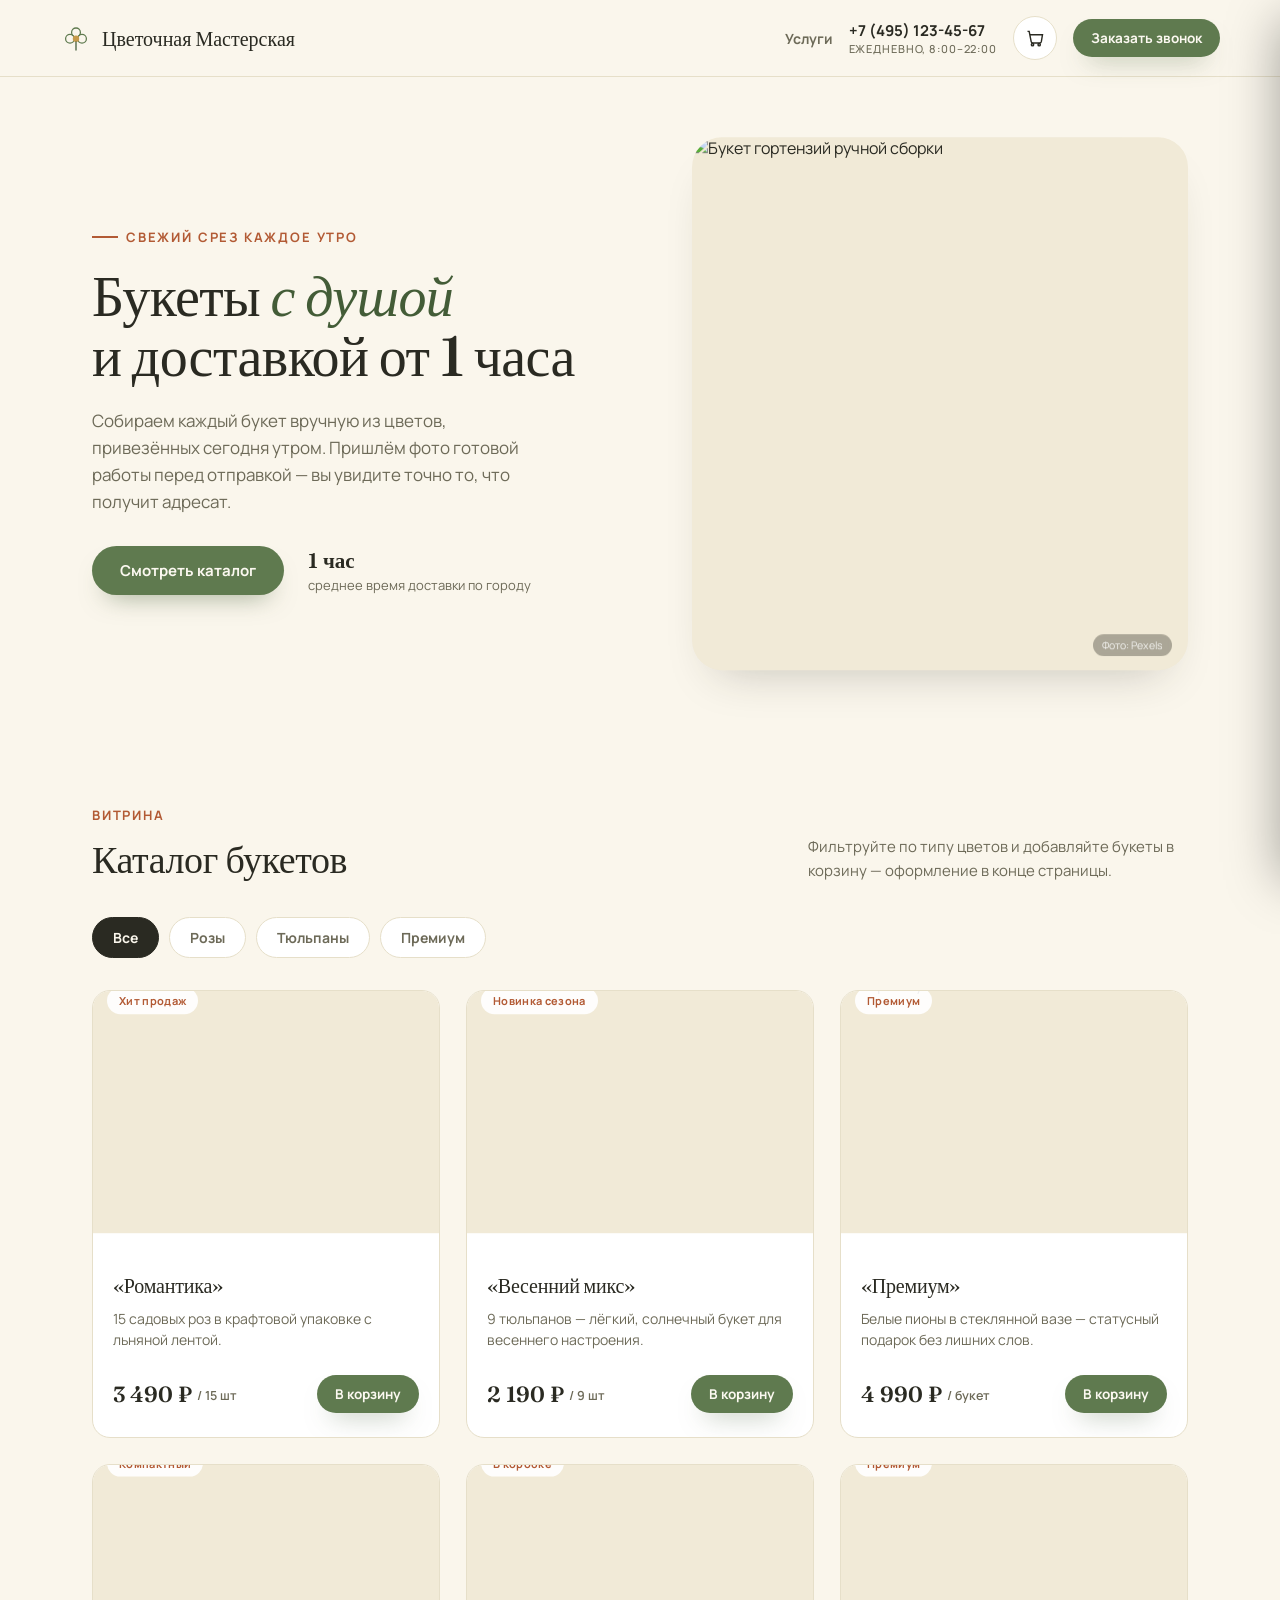
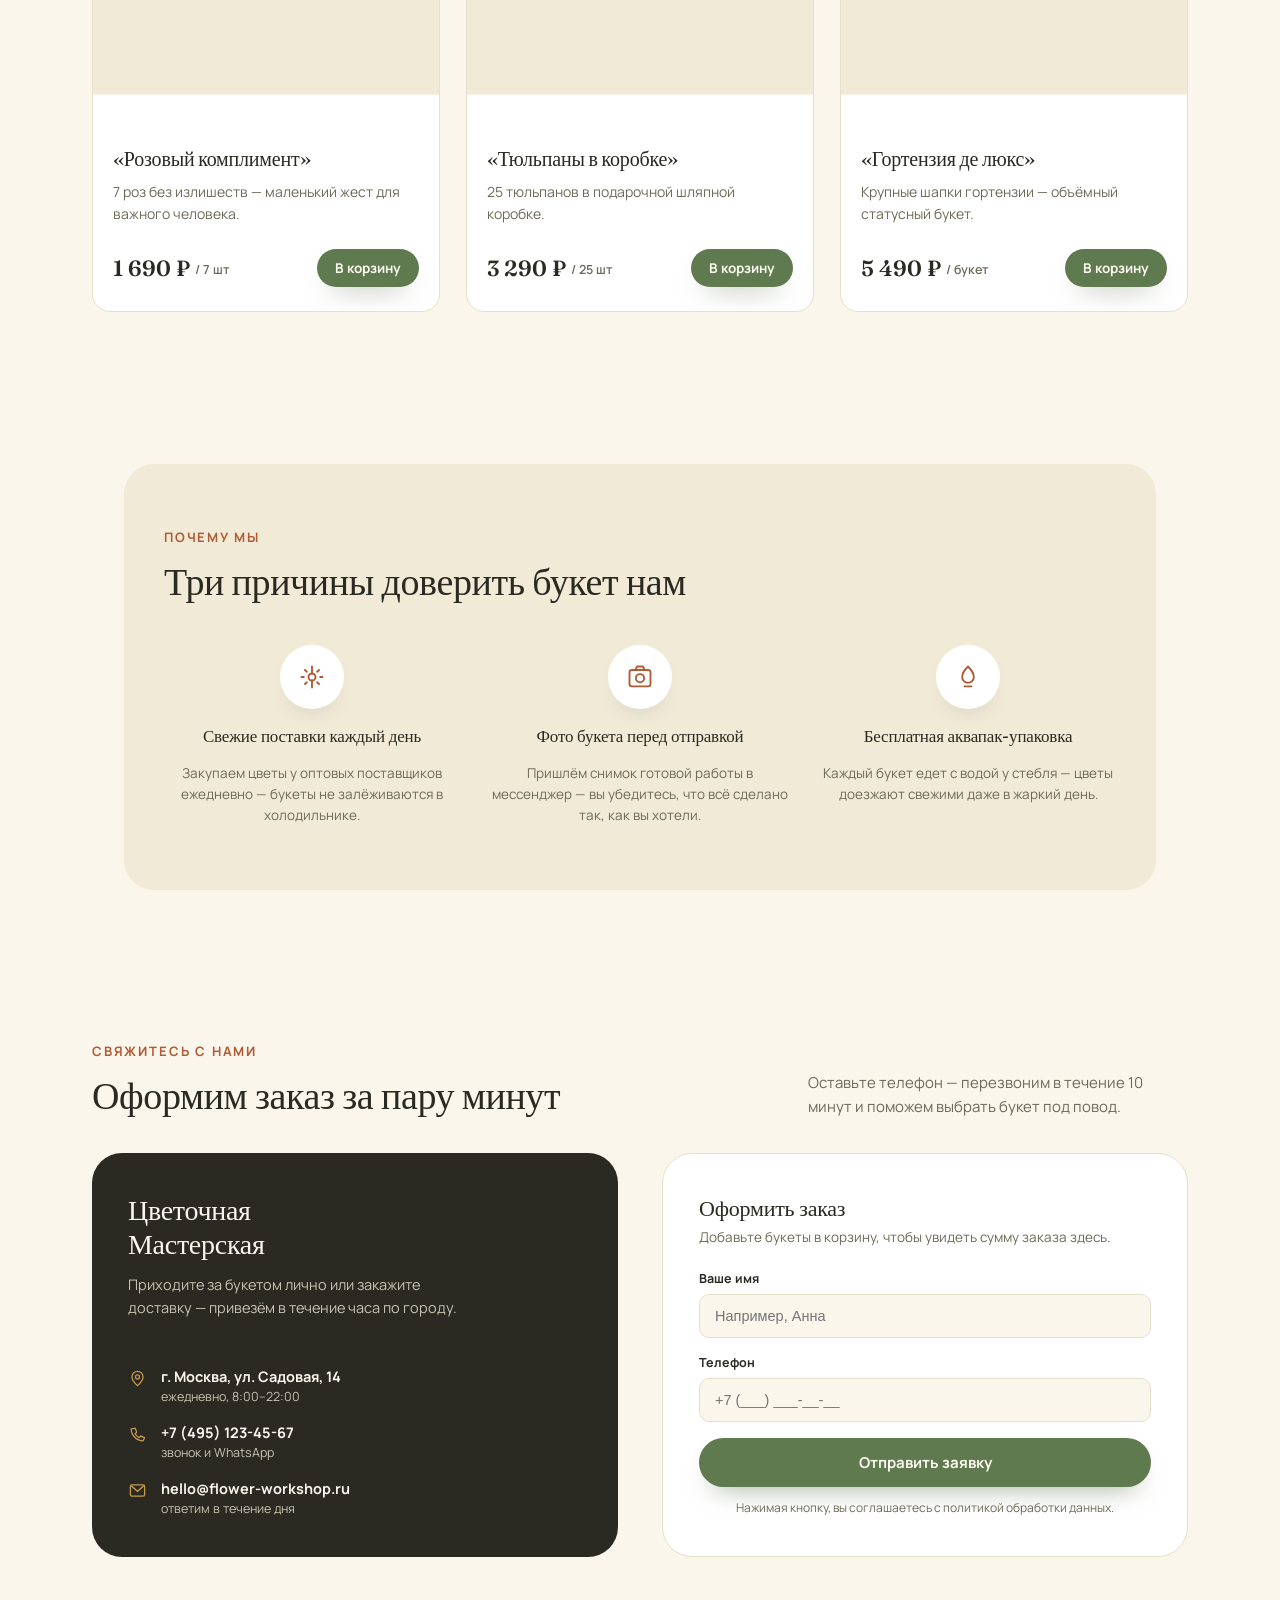
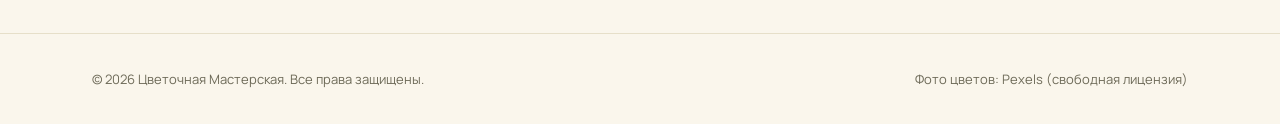
==== index.html @ 6ad1546c "Fix project structure" ====
<!DOCTYPE html>
<html lang="ru">
<head>
<meta charset="UTF-8">
<meta name="viewport" content="width=device-width, initial-scale=1.0">
<title>Цветочная Мастерская — букеты с душой и доставкой от 1 часа</title>
<link rel="preconnect" href="https://fonts.googleapis.com">
<link rel="preconnect" href="https://fonts.gstatic.com" crossorigin>
<link href="https://fonts.googleapis.com/css2?family=Fraunces:ital,opsz,wght@0,9..144,400;0,9..144,500;0,9..144,600;1,9..144,500&family=Manrope:wght@400;500;600;700;800&display=swap" rel="stylesheet">
<style>
:root{
  --bg: #faf6ec;
  --bg-soft: #f1ead7;
  --ink: #2a2a22;
  --ink-soft: #6d6a58;
  --accent: #5f7a4f;
  --accent-deep: #435c37;
  --rust: #b25a34;
  --gold: #c69a4a;
  --line: #e6dfc9;
  --white: #ffffff;
  --radius-lg: 30px;
  --radius-md: 18px;
  --radius-sm: 10px;
  --shadow: 0 24px 48px -26px rgba(42,42,34,0.28);
}
*{ box-sizing: border-box; }
html{ scroll-behavior: smooth; }
body{ margin:0; background: var(--bg); color: var(--ink); font-family:'Manrope', sans-serif; -webkit-font-smoothing:antialiased; overflow-x:hidden; }
h1,h2,h3{ font-family:'Fraunces', serif; font-weight:500; letter-spacing:-0.01em; margin:0; }
p{ margin:0; }
a{ text-decoration:none; color:inherit; }
img{ max-width:100%; display:block; }
ul{ margin:0; padding:0; list-style:none; }
button{ font-family:inherit; }
.wrap{ max-width:1160px; margin:0 auto; padding:0 32px; }

.reveal{ opacity:0; transform:translateY(22px); transition:opacity .7s cubic-bezier(.22,.61,.36,1), transform .7s cubic-bezier(.22,.61,.36,1); }
.reveal.in{ opacity:1; transform:none; }
.stagger-group .stagger-item{ transition-delay: calc(var(--i,0) * .09s); }
@media (prefers-reduced-motion: reduce){ .reveal{ opacity:1!important; transform:none!important; transition:none!important; } html{ scroll-behavior:auto; } }

/* ---------- Header ---------- */
header{ position:sticky; top:0; z-index:60; background:rgba(250,246,236,.88); backdrop-filter:blur(10px); border-bottom:1px solid var(--line); }
.header-inner{ display:flex; align-items:center; justify-content:space-between; padding:16px 0; gap:16px; }
.logo{ display:flex; align-items:center; gap:10px; font-family:'Fraunces', serif; font-size:20px; font-weight:500; white-space:nowrap; }
.logo-mark{ width:32px; height:32px; flex-shrink:0; }
.header-right{ display:flex; align-items:center; gap:16px; }
.nav-link{ font-size:14px; font-weight:700; color:var(--ink-soft); white-space:nowrap; transition:color .2s ease; }
.nav-link:hover{ color:var(--accent-deep); }
.phone{ font-weight:700; font-size:15px; white-space:nowrap; }
.phone span{ display:block; font-weight:500; font-size:11px; color:var(--ink-soft); text-transform:uppercase; letter-spacing:.08em; }

.btn{ display:inline-flex; align-items:center; justify-content:center; gap:8px; border:none; cursor:pointer; font-weight:700; font-size:15px; padding:14px 28px; border-radius:999px; background:var(--accent); color:#fbf8f0; transition:background .25s ease, box-shadow .25s ease; box-shadow:0 14px 26px -14px rgba(67,92,55,.55); }
.magnetic.fallback-lift{ transition:transform .28s cubic-bezier(.22,.61,.36,1); }
.magnetic.fallback-lift:hover{ transform:translateY(-3px); }
.btn:hover{ background:var(--accent-deep); }
.btn:focus-visible{ outline:3px solid var(--ink); outline-offset:3px; }
.btn.btn-sm{ padding:10px 18px; font-size:13.5px; }
.btn.btn-block{ width:100%; }

.cart-btn{ position:relative; display:inline-flex; align-items:center; justify-content:center; width:44px; height:44px; border-radius:50%; border:1.5px solid var(--line); background:var(--white); cursor:pointer; flex-shrink:0; }
.cart-btn svg{ width:20px; height:20px; stroke:var(--ink); fill:none; stroke-width:1.7; }
.cart-count{ position:absolute; top:-4px; right:-4px; min-width:19px; height:19px; padding:0 4px; border-radius:999px; background:var(--rust); color:#fff; font-size:11px; font-weight:800; display:flex; align-items:center; justify-content:center; transform:scale(0); transition:transform .25s cubic-bezier(.34,1.56,.64,1); }
.cart-count.show{ transform:scale(1); }

/* ---------- Hero ---------- */
.hero{ padding:64px 0 56px; overflow:hidden; }
.hero-grid{ display:grid; grid-template-columns:1.05fr .95fr; gap:52px; align-items:center; }
.eyebrow{ display:inline-flex; align-items:center; gap:8px; font-size:13px; font-weight:700; letter-spacing:.14em; text-transform:uppercase; color:var(--rust); margin-bottom:20px; }
.eyebrow::before{ content:""; width:26px; height:1.5px; background:var(--rust); }
.hero h1{ font-size:clamp(36px,5vw,56px); line-height:1.08; }
.hero h1 em{ font-style:italic; color:var(--accent-deep); }
.hero-sub{ margin-top:20px; max-width:460px; font-size:17px; line-height:1.6; color:var(--ink-soft); }
.hero-cta{ margin-top:30px; display:flex; align-items:center; gap:24px; flex-wrap:wrap; }
.hero-stat{ font-size:13px; color:var(--ink-soft); line-height:1.4; }
.hero-stat b{ display:block; font-family:'Fraunces', serif; font-size:21px; color:var(--ink); font-weight:600; }
.hero-visual{ position:relative; aspect-ratio:4/4.3; border-radius:var(--radius-lg); overflow:hidden; box-shadow:var(--shadow); background:var(--bg-soft); }
.hero-visual img{ width:100%; height:112%; object-fit:cover; }
.hero-visual .cred{ position:absolute; bottom:14px; right:16px; font-size:10.5px; color:rgba(255,255,255,.85); background:rgba(42,42,34,.35); padding:4px 9px; border-radius:999px; backdrop-filter:blur(3px); }

/* ---------- Sections ---------- */
section{ padding:76px 0; }
.section-head{ display:flex; justify-content:space-between; align-items:flex-end; gap:24px; margin-bottom:34px; flex-wrap:wrap; }
.section-head h2{ font-size:clamp(27px,3.4vw,38px); }
.section-head p{ max-width:380px; color:var(--ink-soft); font-size:15px; line-height:1.6; }
.kicker{ font-size:13px; font-weight:700; letter-spacing:.14em; text-transform:uppercase; color:var(--rust); margin-bottom:12px; display:block; }

/* ---------- Filter bar ---------- */
.filter-bar{ display:flex; gap:10px; flex-wrap:wrap; margin-bottom:32px; }
.filter-chip{ padding:10px 20px; border-radius:999px; border:1.5px solid var(--line); background:var(--white); font-size:14px; font-weight:700; color:var(--ink-soft); cursor:pointer; transition:all .25s ease; }
.filter-chip:hover{ border-color:var(--accent); color:var(--ink); }
.filter-chip.active{ background:var(--ink); border-color:var(--ink); color:var(--bg); }

/* ---------- Catalog ---------- */
.catalog-grid{ display:grid; grid-template-columns:repeat(3,1fr); gap:26px; }
.card{ background:var(--white); border-radius:var(--radius-md); overflow:hidden; border:1px solid var(--line); display:flex; flex-direction:column; transition:transform .4s cubic-bezier(.22,.61,.36,1), box-shadow .4s ease, opacity .35s ease; }
.card.hidden-item{ display:none; }
.card:hover{ transform:translateY(-7px); box-shadow:var(--shadow); }
.card-media{ aspect-ratio:4/3; position:relative; overflow:hidden; background:var(--bg-soft); }
.card-media img{ width:100%; height:100%; object-fit:cover; transition:transform .6s cubic-bezier(.22,.61,.36,1); }
.card:hover .card-media img{ transform:scale(1.09); }
.card-media::after{ content:""; position:absolute; inset:0; background:var(--accent); opacity:0; transition:opacity .4s ease; mix-blend-mode:multiply; }
.card:hover .card-media::after{ opacity:.08; }
.card-tag{ position:absolute; top:14px; left:14px; background:rgba(255,255,255,.92); font-size:11px; font-weight:700; letter-spacing:.03em; padding:6px 12px; border-radius:999px; color:var(--rust); z-index:2; }
.card-body{ padding:22px 20px 24px; display:flex; flex-direction:column; gap:10px; flex:1; }
.card-body h3{ font-size:20px; }
.card-body p{ color:var(--ink-soft); font-size:14px; line-height:1.55; }
.card-foot{ margin-top:auto; display:flex; align-items:center; justify-content:space-between; padding-top:14px; gap:10px; }
.price{ font-family:'Fraunces', serif; font-size:22px; font-weight:600; }
.price sub{ font-family:'Manrope', sans-serif; font-size:12.5px; font-weight:600; color:var(--ink-soft); vertical-align:2px; }
.add-btn{ display:inline-flex; align-items:center; gap:7px; }
.add-btn.added{ background:var(--rust); }

/* ---------- Advantages ---------- */
.adv-section{ background:var(--bg-soft); border-radius:var(--radius-lg); margin:0 32px; padding:64px 40px; }
.adv-section .wrap{ padding:0; max-width:1000px; }
.adv-grid{ display:grid; grid-template-columns:repeat(3,1fr); gap:32px; }
.adv-item{ text-align:center; display:flex; flex-direction:column; align-items:center; gap:16px; }
.adv-icon{ width:64px; height:64px; border-radius:50%; background:var(--white); display:flex; align-items:center; justify-content:center; box-shadow:0 12px 24px -14px rgba(42,42,34,.2); transition:transform .35s ease; }
.adv-item:hover .adv-icon{ transform:translateY(-4px) rotate(-4deg); }
.adv-icon svg{ width:28px; height:28px; stroke:var(--rust); fill:none; stroke-width:1.6; stroke-linecap:round; stroke-linejoin:round; }
.adv-item h3{ font-size:17px; }
.adv-item p{ font-size:13.5px; color:var(--ink-soft); line-height:1.55; }

/* ---------- Contacts ---------- */
.contact-grid{ display:grid; grid-template-columns:1fr 1fr; gap:44px; align-items:stretch; }
.contact-info{ background:var(--ink); color:var(--bg); border-radius:var(--radius-lg); padding:40px 36px; display:flex; flex-direction:column; justify-content:space-between; }
.contact-info h2{ color:var(--bg); font-size:28px; }
.contact-info .sub{ color:#c7c3b3; margin-top:12px; font-size:14.5px; line-height:1.6; max-width:340px; }
.contact-list{ margin-top:32px; display:flex; flex-direction:column; gap:18px; }
.contact-list li{ display:flex; gap:14px; align-items:flex-start; font-size:14.5px; }
.contact-list svg{ width:19px; height:19px; stroke:var(--gold); fill:none; stroke-width:1.6; flex-shrink:0; margin-top:2px; }
.contact-list b{ display:block; font-weight:700; }
.contact-list span.small{ color:#c7c3b3; font-size:12.5px; }
.contact-form{ background:var(--white); border:1px solid var(--line); border-radius:var(--radius-lg); padding:40px 36px; }
.contact-form h3{ font-size:22px; margin-bottom:6px; }
.contact-form .form-sub{ color:var(--ink-soft); font-size:13.5px; margin-bottom:24px; }
.field{ margin-bottom:16px; }
.field label{ display:block; font-size:12.5px; font-weight:700; margin-bottom:7px; }
.field input{ width:100%; padding:13px 15px; border-radius:var(--radius-sm); border:1.5px solid var(--line); background:var(--bg); font-size:14.5px; color:var(--ink); transition:border-color .2s ease; }
.field input:focus{ outline:none; border-color:var(--accent); }
.form-note{ margin-top:12px; font-size:12px; color:var(--ink-soft); text-align:center; }

footer{ padding:36px 0; border-top:1px solid var(--line); }
.footer-inner{ display:flex; justify-content:space-between; align-items:center; flex-wrap:wrap; gap:14px; font-size:13px; color:var(--ink-soft); }

/* ---------- Cart drawer ---------- */
.cart-overlay{ position:fixed; inset:0; background:rgba(42,42,34,.4); z-index:90; opacity:0; pointer-events:none; transition:opacity .3s ease; }
.cart-overlay.open{ opacity:1; pointer-events:auto; }
.cart-drawer{ position:fixed; top:0; right:0; height:100%; width:min(420px, 92vw); background:var(--bg); z-index:91; box-shadow:-20px 0 50px -20px rgba(0,0,0,.35); transform:translateX(100%); transition:transform .4s cubic-bezier(.22,.61,.36,1); display:flex; flex-direction:column; }
.cart-drawer.open{ transform:translateX(0); }
.cart-head{ display:flex; align-items:center; justify-content:space-between; padding:22px 24px; border-bottom:1px solid var(--line); }
.cart-head h3{ font-size:20px; }
.cart-close{ width:36px; height:36px; border-radius:50%; border:1.5px solid var(--line); background:var(--white); cursor:pointer; display:flex; align-items:center; justify-content:center; }
.cart-close svg{ width:16px; height:16px; stroke:var(--ink); stroke-width:2; }
.cart-items{ flex:1; overflow-y:auto; padding:18px 24px; display:flex; flex-direction:column; gap:16px; }
.cart-empty{ text-align:center; color:var(--ink-soft); font-size:14px; padding:60px 10px; }
.cart-row{ display:flex; gap:12px; align-items:center; }
.cart-row img{ width:64px; height:64px; border-radius:12px; object-fit:cover; flex-shrink:0; }
.cart-row-body{ flex:1; min-width:0; }
.cart-row-body h4{ font-family:'Fraunces', serif; font-size:15px; font-weight:600; margin:0 0 4px; }
.cart-row-price{ font-size:13px; color:var(--ink-soft); }
.qty-ctrl{ display:flex; align-items:center; gap:8px; margin-top:6px; }
.qty-ctrl button{ width:24px; height:24px; border-radius:50%; border:1.5px solid var(--line); background:var(--white); cursor:pointer; font-size:14px; line-height:1; display:flex; align-items:center; justify-content:center; }
.qty-ctrl span{ font-size:13.5px; font-weight:700; min-width:14px; text-align:center; }
.cart-remove{ background:none; border:none; cursor:pointer; color:var(--ink-soft); font-size:12px; text-decoration:underline; padding:0; margin-top:4px; }
.cart-foot{ border-top:1px solid var(--line); padding:20px 24px 26px; }
.cart-total{ display:flex; justify-content:space-between; align-items:center; margin-bottom:16px; font-family:'Fraunces', serif; font-size:19px; font-weight:600; }

@media (max-width:960px){
  .hero-grid{ grid-template-columns:1fr; }
  .hero-visual{ order:-1; max-width:420px; margin:0 auto; aspect-ratio:4/3.2; }
  .catalog-grid{ grid-template-columns:1fr 1fr; }
  .adv-grid{ grid-template-columns:1fr; gap:28px; }
  .contact-grid{ grid-template-columns:1fr; }
  .adv-section{ margin:0 20px; padding:48px 24px; }
}
@media (max-width:640px){
  .wrap{ padding:0 20px; }
  .phone{ display:none; }
  .nav-link{ display:none; }
  .header-inner{ padding:13px 0; gap:10px; }
  .header-right{ gap:10px; }
  .logo{ font-size:17px; gap:8px; }
  .logo-mark{ width:28px; height:28px; }
  .cart-btn{ width:40px; height:40px; }
  .btn.btn-sm{ padding:10px 16px; font-size:13px; }
  .hero{ padding:32px 0 36px; }
  .hero-visual{ aspect-ratio:4/3; border-radius:var(--radius-md); }
  .hero-cta{ gap:18px; }
  .catalog-grid{ grid-template-columns:1fr; gap:20px; }
  .filter-bar{ gap:8px; }
  .filter-chip{ padding:11px 18px; font-size:13.5px; }
  .adv-section{ margin:0 14px; padding:40px 20px; border-radius:var(--radius-md); }
  .contact-info, .contact-form{ padding:30px 22px; }
  .contact-info, .contact-form{ border-radius:var(--radius-md); }
  section{ padding:52px 0; }
  .section-head{ flex-direction:column; align-items:flex-start; gap:14px; }
  .cart-drawer{ width:100vw; }
  .qty-ctrl button{ width:30px; height:30px; font-size:16px; }
  .card-foot{ flex-wrap:wrap; }
}
@media (max-width:400px){
  .logo span.logo-text{ display:none; }
  .header-inner{ padding:12px 0; }
  .hero h1{ font-size:32px; }
  .hero-sub{ font-size:15.5px; }
}
</style>
</head>
<body>

<!-- Netlify Identity: needed on the homepage so invite/password-recovery links
     from the /admin CMS (which redirect here with a token) work correctly. -->
<script src="https://identity.netlify.com/v1/netlify-identity-widget.js"></script>
<script>
  if (window.netlifyIdentity) {
    window.netlifyIdentity.on("init", function (user) {
      if (!user) {
        window.netlifyIdentity.on("login", function () {
          document.location.href = "/admin/";
        });
      }
    });
  }
</script>


<header>
  <div class="wrap header-inner">
    <a class="logo" href="#top">
      <svg class="logo-mark" viewBox="0 0 40 40" fill="none">
        <circle cx="20" cy="13" r="5.5" fill="none" stroke="#5f7a4f" stroke-width="1.6"/>
        <circle cx="12.5" cy="21" r="5.5" fill="none" stroke="#5f7a4f" stroke-width="1.6"/>
        <circle cx="27.5" cy="21" r="5.5" fill="none" stroke="#5f7a4f" stroke-width="1.6"/>
        <circle cx="20" cy="21" r="4" fill="#c69a4a"/>
        <path d="M20 25 L20 35" stroke="#435c37" stroke-width="1.6" stroke-linecap="round"/>
      </svg>
      <span class="logo-text" id="siteShopName">Цветочная Мастерская</span>
    </a>
    <div class="header-right">
      <a class="nav-link" href="services.html">Услуги</a>
      <a class="phone" id="sitePhoneLink" href="tel:+74951234567">+7 (495) 123-45-67<span id="siteHours">Ежедневно, 8:00–22:00</span></a>
      <button class="cart-btn magnetic" id="cartToggle" aria-label="Корзина">
        <svg viewBox="0 0 24 24"><path d="M3 4h2l2.4 12.4a2 2 0 0 0 2 1.6h8.2a2 2 0 0 0 2-1.6L21 8H6"/><circle cx="9" cy="20" r="1.4"/><circle cx="17" cy="20" r="1.4"/></svg>
        <span class="cart-count" id="cartCount">0</span>
      </button>
      <a href="#contacts" class="btn btn-sm magnetic">Заказать звонок</a>
    </div>
  </div>
</header>

<main id="top">
  <section class="hero">
    <div class="wrap hero-grid">
      <div class="reveal">
        <span class="eyebrow">Свежий срез каждое утро</span>
        <h1>Букеты <em>с душой</em> и&nbsp;доставкой от&nbsp;1 часа</h1>
        <p class="hero-sub">Собираем каждый букет вручную из цветов, привезённых сегодня утром. Пришлём фото готовой работы перед отправкой — вы увидите точно то, что получит адресат.</p>
        <div class="hero-cta">
          <a href="#catalog" class="btn magnetic">Смотреть каталог</a>
          <div class="hero-stat"><b>1&nbsp;час</b>среднее время доставки по городу</div>
        </div>
      </div>
      <div class="hero-visual reveal" data-parallax data-speed="0.05">
        <img src="https://images.pexels.com/photos/20156573/pexels-photo-20156573.jpeg?auto=compress&cs=tinysrgb&w=900" alt="Букет гортензий ручной сборки" loading="eager">
        <span class="cred">Фото: Pexels</span>
      </div>
    </div>
  </section>

  <!-- ================= CATALOG ================= -->
  <section id="catalog">
    <div class="wrap">
      <div class="section-head reveal">
        <div>
          <span class="kicker">Витрина</span>
          <h2>Каталог букетов</h2>
        </div>
        <p>Фильтруйте по типу цветов и добавляйте букеты в корзину — оформление в конце страницы.</p>
      </div>

      <div class="filter-bar reveal" id="filterBar">
        <button class="filter-chip active" data-filter="all">Все</button>
        <button class="filter-chip" data-filter="rose">Розы</button>
        <button class="filter-chip" data-filter="tulip">Тюльпаны</button>
        <button class="filter-chip" data-filter="premium">Премиум</button>
      </div>

      <div class="catalog-grid stagger-group" id="catalogGrid"><!-- rendered by JS --></div>
    </div>
  </section>

  <!-- ================= ADVANTAGES ================= -->
  <section>
    <div class="wrap">
      <div class="adv-section reveal">
        <div class="wrap">
          <div class="section-head" style="margin-bottom:40px;">
            <div><span class="kicker">Почему мы</span><h2>Три причины доверить букет нам</h2></div>
          </div>
          <div class="adv-grid stagger-group">
            <div class="adv-item stagger-item" style="--i:0">
              <div class="adv-icon"><svg viewBox="0 0 24 24"><path d="M12 3v6M12 21v-6M5 12H3M21 12h-2M7.5 7.5 6 6M18 18l-1.5-1.5M16.5 7.5 18 6M6 18l1.5-1.5"/><circle cx="12" cy="12" r="3"/></svg></div>
              <h3>Свежие поставки каждый день</h3>
              <p>Закупаем цветы у оптовых поставщиков ежедневно — букеты не залёживаются в холодильнике.</p>
            </div>
            <div class="adv-item stagger-item" style="--i:1">
              <div class="adv-icon"><svg viewBox="0 0 24 24"><rect x="3" y="6" width="18" height="14" rx="2"/><path d="M8 6l1.5-3h5L16 6"/><circle cx="12" cy="13" r="3.5"/></svg></div>
              <h3>Фото букета перед отправкой</h3>
              <p>Пришлём снимок готовой работы в мессенджер — вы убедитесь, что всё сделано так, как вы хотели.</p>
            </div>
            <div class="adv-item stagger-item" style="--i:2">
              <div class="adv-icon"><svg viewBox="0 0 24 24"><path d="M12 3c3 3 5 6 5 9a5 5 0 0 1-10 0c0-3 2-6 5-9Z"/><path d="M9 20h6"/></svg></div>
              <h3>Бесплатная аквапак-упаковка</h3>
              <p>Каждый букет едет с водой у стебля — цветы доезжают свежими даже в жаркий день.</p>
            </div>
          </div>
        </div>
      </div>
    </div>
  </section>

  <!-- ================= CONTACTS ================= -->
  <section id="contacts">
    <div class="wrap">
      <div class="section-head reveal">
        <div><span class="kicker">Свяжитесь с нами</span><h2>Оформим заказ за пару минут</h2></div>
        <p>Оставьте телефон — перезвоним в течение 10 минут и поможем выбрать букет под повод.</p>
      </div>
      <div class="contact-grid">
        <div class="contact-info reveal">
          <div>
            <h2 id="siteShopNameBlock">Цветочная<br>Мастерская</h2>
            <p class="sub">Приходите за букетом лично или закажите доставку — привезём в течение часа по городу.</p>
          </div>
          <ul class="contact-list">
            <li><svg viewBox="0 0 24 24"><path d="M12 21s-7-6.2-7-11a7 7 0 0 1 14 0c0 4.8-7 11-7 11Z"/><circle cx="12" cy="10" r="2.5"/></svg><div><b id="siteAddress">г. Москва, ул. Садовая, 14</b><span class="small" id="siteHours2">ежедневно, 8:00–22:00</span></div></li>
            <li><svg viewBox="0 0 24 24"><path d="M4 5c0 8 7 15 15 15l2-4-5-2-2 2c-2-1-4-3-5-5l2-2-2-5-4 1Z"/></svg><div><b id="sitePhoneText">+7 (495) 123-45-67</b><span class="small">звонок и WhatsApp</span></div></li>
            <li><svg viewBox="0 0 24 24"><rect x="3" y="5" width="18" height="14" rx="2"/><path d="m4 6 8 7 8-7"/></svg><div><b id="siteEmail">hello@flower-workshop.ru</b><span class="small">ответим в течение дня</span></div></li>
          </ul>
        </div>
        <form class="contact-form reveal" id="orderForm">
          <h3>Оформить заказ</h3>
          <p class="form-sub" id="orderSummary">Добавьте букеты в корзину, чтобы увидеть сумму заказа здесь.</p>
          <div class="field"><label for="name">Ваше имя</label><input id="name" type="text" name="name" placeholder="Например, Анна" required></div>
          <div class="field"><label for="phone2">Телефон</label><input id="phone2" type="tel" name="phone" placeholder="+7 (___) ___-__-__" required></div>
          <button type="submit" class="btn btn-block magnetic">Отправить заявку</button>
          <p class="form-note" id="formNote">Нажимая кнопку, вы соглашаетесь с политикой обработки данных.</p>
        </form>
      </div>
    </div>
  </section>
</main>

<footer>
  <div class="wrap footer-inner">
    <span>© 2026 <span id="siteShopNameFooter">Цветочная Мастерская</span>. Все права защищены.</span>
    <span>Фото цветов: Pexels (свободная лицензия)</span>
  </div>
</footer>

<!-- ================= CART DRAWER ================= -->
<div class="cart-overlay" id="cartOverlay"></div>
<aside class="cart-drawer" id="cartDrawer" aria-label="Корзина">
  <div class="cart-head">
    <h3>Ваша корзина</h3>
    <button class="cart-close" id="cartClose"><svg viewBox="0 0 24 24"><path d="M4 4l16 16M20 4L4 20"/></svg></button>
  </div>
  <div class="cart-items" id="cartItems"></div>
  <div class="cart-foot">
    <div class="cart-total"><span>Итого</span><span id="cartTotal">0 ₽</span></div>
    <a href="#contacts" class="btn btn-block magnetic" id="checkoutBtn">Оформить заказ</a>
  </div>
</aside>

<script>
(function(){
  var reduceMotion = window.matchMedia('(prefers-reduced-motion: reduce)').matches;

  /* ---------- Product data ----------
     Loaded from /content/products/index.json (editable via the /admin CMS).
     This array is only a fallback for when that file can't be fetched
     (e.g. opening the file directly instead of via a server). */
  var PRODUCTS = [
    { id:'romance', category:'rose', tag:'Хит продаж', title:'«Романтика»', desc:'15 садовых роз в крафтовой упаковке с льняной лентой.', price:3490, unit:'/ 15 шт', img:'https://images.pexels.com/photos/2791043/pexels-photo-2791043.jpeg?auto=compress&cs=tinysrgb&w=700' },
    { id:'spring', category:'tulip', tag:'Новинка сезона', title:'«Весенний микс»', desc:'9 тюльпанов — лёгкий, солнечный букет для весеннего настроения.', price:2190, unit:'/ 9 шт', img:'https://images.pexels.com/photos/9008503/pexels-photo-9008503.jpeg?auto=compress&cs=tinysrgb&w=700' },
    { id:'premium', category:'premium', tag:'Премиум', title:'«Премиум»', desc:'Белые пионы в стеклянной вазе — статусный подарок без лишних слов.', price:4990, unit:'/ букет', img:'https://images.pexels.com/photos/20156576/pexels-photo-20156576.jpeg?auto=compress&cs=tinysrgb&w=700' },
    { id:'rose-mini', category:'rose', tag:'Компактный', title:'«Розовый комплимент»', desc:'7 роз без излишеств — маленький жест для важного человека.', price:1690, unit:'/ 7 шт', img:'https://images.pexels.com/photos/2014696/pexels-photo-2014696.jpeg?auto=compress&cs=tinysrgb&w=700' },
    { id:'tulip-box', category:'tulip', tag:'В коробке', title:'«Тюльпаны в коробке»', desc:'25 тюльпанов в подарочной шляпной коробке.', price:3290, unit:'/ 25 шт', img:'https://images.pexels.com/photos/11412555/pexels-photo-11412555.jpeg?auto=compress&cs=tinysrgb&w=700' },
    { id:'hydrangea', category:'premium', tag:'Премиум', title:'«Гортензия де люкс»', desc:'Крупные шапки гортензии — объёмный статусный букет.', price:5490, unit:'/ букет', img:'https://images.pexels.com/photos/20156573/pexels-photo-20156573.jpeg?auto=compress&cs=tinysrgb&w=700' }
  ];

  var fmt = function(n){ return n.toLocaleString('ru-RU') + ' ₽'; };

  /* ---------- Render catalog (called once data is ready) ---------- */
  var grid = document.getElementById('catalogGrid');
  function renderCatalog(products){
    grid.innerHTML = '';
    products.forEach(function(p, i){
      var el = document.createElement('article');
      el.className = 'card reveal stagger-item';
      el.style.setProperty('--i', i % 3);
      el.setAttribute('data-category', p.category);
      el.innerHTML =
        '<div class="card-media" data-parallax data-speed="0.025">' +
          '<span class="card-tag">' + p.tag + '</span>' +
          '<img src="' + p.img + '" alt="' + p.title + '" loading="lazy">' +
        '</div>' +
        '<div class="card-body">' +
          '<h3>' + p.title + '</h3>' +
          '<p>' + p.desc + '</p>' +
          '<div class="card-foot">' +
            '<div class="price">' + fmt(p.price) + ' <sub>' + p.unit + '</sub></div>' +
            '<button class="btn btn-sm add-btn magnetic" data-add="' + p.id + '">В корзину</button>' +
          '</div>' +
        '</div>';
      grid.appendChild(el);
    });
  }
  renderCatalog(PRODUCTS); /* render fallback immediately so the page isn't empty while fetching */

  /* ---------- Filter ---------- */
  var filterBar = document.getElementById('filterBar');
  filterBar.addEventListener('click', function(e){
    var btn = e.target.closest('.filter-chip');
    if(!btn) return;
    filterBar.querySelectorAll('.filter-chip').forEach(function(c){ c.classList.remove('active'); });
    btn.classList.add('active');
    var f = btn.getAttribute('data-filter');
    grid.querySelectorAll('.card').forEach(function(card){
      var match = (f === 'all' || card.getAttribute('data-category') === f);
      card.classList.toggle('hidden-item', !match);
    });
  });

  /* ---------- Cart (persisted in localStorage) ---------- */
  var CART_KEY = 'flower_workshop_cart_v1';
  var cart = {};
  try{ cart = JSON.parse(localStorage.getItem(CART_KEY)) || {}; }catch(e){ cart = {}; }

  var cartCountEl = document.getElementById('cartCount');
  var cartItemsEl = document.getElementById('cartItems');
  var cartTotalEl = document.getElementById('cartTotal');
  var orderSummaryEl = document.getElementById('orderSummary');
  var drawer = document.getElementById('cartDrawer');
  var overlay = document.getElementById('cartOverlay');

  function saveCart(){
    try{ localStorage.setItem(CART_KEY, JSON.stringify(cart)); }catch(e){}
  }

  function productById(id){ return PRODUCTS.filter(function(p){ return p.id === id; })[0]; }

  function cartTotalCount(){
    return Object.keys(cart).reduce(function(sum,id){ return sum + cart[id]; }, 0);
  }
  function cartTotalPrice(){
    return Object.keys(cart).reduce(function(sum,id){
      var p = productById(id);
      return sum + (p ? p.price * cart[id] : 0);
    }, 0);
  }

  function renderCart(){
    var ids = Object.keys(cart).filter(function(id){ return cart[id] > 0; });
    if(ids.length === 0){
      cartItemsEl.innerHTML = '<div class="cart-empty">Пока пусто. Выберите букет в каталоге — он появится здесь.</div>';
    } else {
      cartItemsEl.innerHTML = ids.map(function(id){
        var p = productById(id);
        if(!p) return '';
        return (
          '<div class="cart-row" data-row="' + id + '">' +
            '<img src="' + p.img + '" alt="' + p.title + '">' +
            '<div class="cart-row-body">' +
              '<h4>' + p.title + '</h4>' +
              '<div class="cart-row-price">' + fmt(p.price) + '</div>' +
              '<div class="qty-ctrl">' +
                '<button data-qty="-1" data-id="' + id + '" aria-label="Уменьшить">−</button>' +
                '<span>' + cart[id] + '</span>' +
                '<button data-qty="1" data-id="' + id + '" aria-label="Увеличить">+</button>' +
              '</div>' +
              '<button class="cart-remove" data-remove="' + id + '">Удалить</button>' +
            '</div>' +
          '</div>'
        );
      }).join('');
    }
    var count = cartTotalCount();
    var total = cartTotalPrice();
    cartCountEl.textContent = count;
    cartCountEl.classList.toggle('show', count > 0);
    cartTotalEl.textContent = fmt(total);
    orderSummaryEl.textContent = count > 0
      ? ('В корзине: ' + count + ' ' + (count === 1 ? 'букет' : 'букета/ов') + ' на сумму ' + fmt(total) + '.')
      : 'Добавьте букеты в корзину, чтобы увидеть сумму заказа здесь.';
  }

  function addToCart(id){
    cart[id] = (cart[id] || 0) + 1;
    saveCart();
    renderCart();
  }
  function changeQty(id, delta){
    cart[id] = (cart[id] || 0) + delta;
    if(cart[id] <= 0) delete cart[id];
    saveCart();
    renderCart();
  }
  function removeFromCart(id){
    delete cart[id];
    saveCart();
    renderCart();
  }

  grid.addEventListener('click', function(e){
    var addBtn = e.target.closest('[data-add]');
    if(!addBtn) return;
    addToCart(addBtn.getAttribute('data-add'));
    addBtn.classList.add('added');
    var original = addBtn.textContent;
    addBtn.textContent = 'Добавлено ✓';
    setTimeout(function(){ addBtn.classList.remove('added'); addBtn.textContent = original; }, 1100);
    openCart();
  });

  cartItemsEl.addEventListener('click', function(e){
    var qtyBtn = e.target.closest('[data-qty]');
    if(qtyBtn){ changeQty(qtyBtn.getAttribute('data-id'), parseInt(qtyBtn.getAttribute('data-qty'),10)); return; }
    var rmBtn = e.target.closest('[data-remove]');
    if(rmBtn){ removeFromCart(rmBtn.getAttribute('data-remove')); }
  });

  function openCart(){ drawer.classList.add('open'); overlay.classList.add('open'); }
  function closeCart(){ drawer.classList.remove('open'); overlay.classList.remove('open'); }
  document.getElementById('cartToggle').addEventListener('click', openCart);
  document.getElementById('cartClose').addEventListener('click', closeCart);
  overlay.addEventListener('click', closeCart);

  /* ---------- WhatsApp checkout ---------- */
  var SETTINGS = {
    shopName: 'Цветочная Мастерская',
    phone: '+7 (495) 123-45-67',
    phoneHref: '+74951234567',
    whatsapp: '74951234567',
    address: 'г. Москва, ул. Садовая, 14',
    hours: 'ежедневно, 8:00–22:00',
    email: 'hello@flower-workshop.ru'
  };

  function buildWhatsAppLink(){
    var ids = Object.keys(cart).filter(function(id){ return cart[id] > 0; });
    var lines = ['Здравствуйте! Хочу оформить заказ:'];
    ids.forEach(function(id){
      var p = productById(id);
      if(!p) return;
      lines.push('• ' + p.title + ' × ' + cart[id] + ' — ' + fmt(p.price * cart[id]));
    });
    if(ids.length){ lines.push('Итого: ' + fmt(cartTotalPrice())); }
    else { lines.push('(пока без выбранного букета — подскажите, пожалуйста, варианты)'); }
    var text = encodeURIComponent(lines.join('\n'));
    return 'https://wa.me/' + SETTINGS.whatsapp + '?text=' + text;
  }

  var checkoutBtn = document.getElementById('checkoutBtn');
  checkoutBtn.setAttribute('href', buildWhatsAppLink());
  checkoutBtn.setAttribute('target', '_blank');
  checkoutBtn.setAttribute('rel', 'noopener');
  checkoutBtn.addEventListener('click', function(){
    checkoutBtn.setAttribute('href', buildWhatsAppLink()); /* refresh right before navigating */
    setTimeout(closeCart, 200);
  });

  renderCart();

  /* ---------- Order form ---------- */
  document.getElementById('orderForm').addEventListener('submit', function(e){
    e.preventDefault();
    var note = document.getElementById('formNote');
    var count = cartTotalCount();
    note.textContent = count > 0
      ? ('Спасибо! Ваш заказ (' + count + ' поз., ' + fmt(cartTotalPrice()) + ') принят — перезвоним в течение 10 минут.')
      : 'Спасибо! Мы перезвоним в течение 10 минут.';
  });

  /* ---------- Scroll reveal (re-runnable for content added after fetch) ---------- */
  var observedReveal = new WeakSet();
  function observeReveal(){
    var els = document.querySelectorAll('.reveal');
    if('IntersectionObserver' in window && !reduceMotion){
      if(!observeReveal._io){
        observeReveal._io = new IntersectionObserver(function(entries){
          entries.forEach(function(entry){
            if(entry.isIntersecting){ entry.target.classList.add('in'); observeReveal._io.unobserve(entry.target); }
          });
        }, { threshold: 0.12, rootMargin: '0px 0px -40px 0px' });
      }
      els.forEach(function(el){
        if(observedReveal.has(el)) return;
        observedReveal.add(el);
        observeReveal._io.observe(el);
      });
    } else {
      els.forEach(function(el){ el.classList.add('in'); });
    }
  }
  observeReveal();

  /* ---------- Magnetic buttons (smooth lerp + subtle lift), re-bindable ---------- */
  var boundMagnetic = new WeakSet();
  function bindMagnetic(){
    if(reduceMotion || !window.matchMedia('(pointer: fine)').matches){
      document.querySelectorAll('.magnetic').forEach(function(btn){ btn.classList.add('fallback-lift'); });
      return;
    }
    document.querySelectorAll('.magnetic').forEach(function(btn){
      if(boundMagnetic.has(btn)) return;
      boundMagnetic.add(btn);
      var targetX = 0, targetY = 0, curX = 0, curY = 0, hovering = false, raf = null;
      var ease = 0.18, lift = -3;

      function loop(){
        curX += (targetX - curX) * ease;
        curY += (targetY - curY) * ease;
        var liftNow = hovering ? lift : 0;
        btn.style.transform = 'translate(' + curX.toFixed(2) + 'px,' + (curY + liftNow).toFixed(2) + 'px)';
        var settled = Math.abs(targetX - curX) < 0.05 && Math.abs(targetY - curY) < 0.05;
        if(hovering || !settled){ raf = requestAnimationFrame(loop); } else { raf = null; }
      }
      function ensureLoop(){ if(!raf) raf = requestAnimationFrame(loop); }

      btn.addEventListener('mouseenter', function(){ hovering = true; ensureLoop(); });
      btn.addEventListener('mousemove', function(e){
        var rect = btn.getBoundingClientRect();
        targetX = (e.clientX - (rect.left + rect.width/2)) * 0.28;
        targetY = (e.clientY - (rect.top + rect.height/2)) * 0.28;
        ensureLoop();
      });
      btn.addEventListener('mouseleave', function(){
        hovering = false; targetX = 0; targetY = 0; ensureLoop();
      });
    });
  }
  bindMagnetic();

  /* ---------- Parallax ---------- */
  var ticking = false;
  function updateParallax(){
    var vh = window.innerHeight;
    document.querySelectorAll('[data-parallax]').forEach(function(el){
      var rect = el.getBoundingClientRect();
      var center = rect.top + rect.height/2 - vh/2;
      var speed = parseFloat(el.getAttribute('data-speed')) || 0.04;
      el.style.transform = 'translateY(' + (center * speed * -1).toFixed(1) + 'px)';
    });
    ticking = false;
  }
  if(!reduceMotion){
    window.addEventListener('scroll', function(){
      if(!ticking){ requestAnimationFrame(updateParallax); ticking = true; }
    }, { passive:true });
    updateParallax();
  }

  /* ---------- Apply settings.json to the page ---------- */
  function applySettings(s){
    SETTINGS = s;
    document.getElementById('siteShopName').textContent = s.shopName;
    document.getElementById('siteShopNameFooter').textContent = s.shopName;
    var nameParts = s.shopName.split(' ');
    document.getElementById('siteShopNameBlock').innerHTML = nameParts.join('<br>');
    document.getElementById('sitePhoneLink').setAttribute('href', 'tel:' + s.phoneHref);
    document.getElementById('sitePhoneLink').firstChild.textContent = s.phone + ' ';
    document.getElementById('siteHours').textContent = s.hours;
    document.getElementById('siteHours2').textContent = s.hours;
    document.getElementById('siteAddress').textContent = s.address;
    document.getElementById('sitePhoneText').textContent = s.phone;
    document.getElementById('siteEmail').textContent = s.email;
    checkoutBtn.setAttribute('href', buildWhatsAppLink());
  }

  /* ---------- Load live data from /content (editable via /admin CMS) ---------- */
  Promise.all([
    fetch('content/products/index.json').then(function(r){ return r.ok ? r.json() : null; }).catch(function(){ return null; }),
    fetch('content/settings.json').then(function(r){ return r.ok ? r.json() : null; }).catch(function(){ return null; })
  ]).then(function(results){
    var productsData = results[0];
    var settingsData = results[1];
    if(productsData && productsData.items && productsData.items.length){
      PRODUCTS = productsData.items;
      renderCatalog(PRODUCTS);
      bindMagnetic();
      observeReveal();
      renderCart();
    }
    if(settingsData){
      applySettings(settingsData);
    }
  });
})();
</script>
</body>
</html>
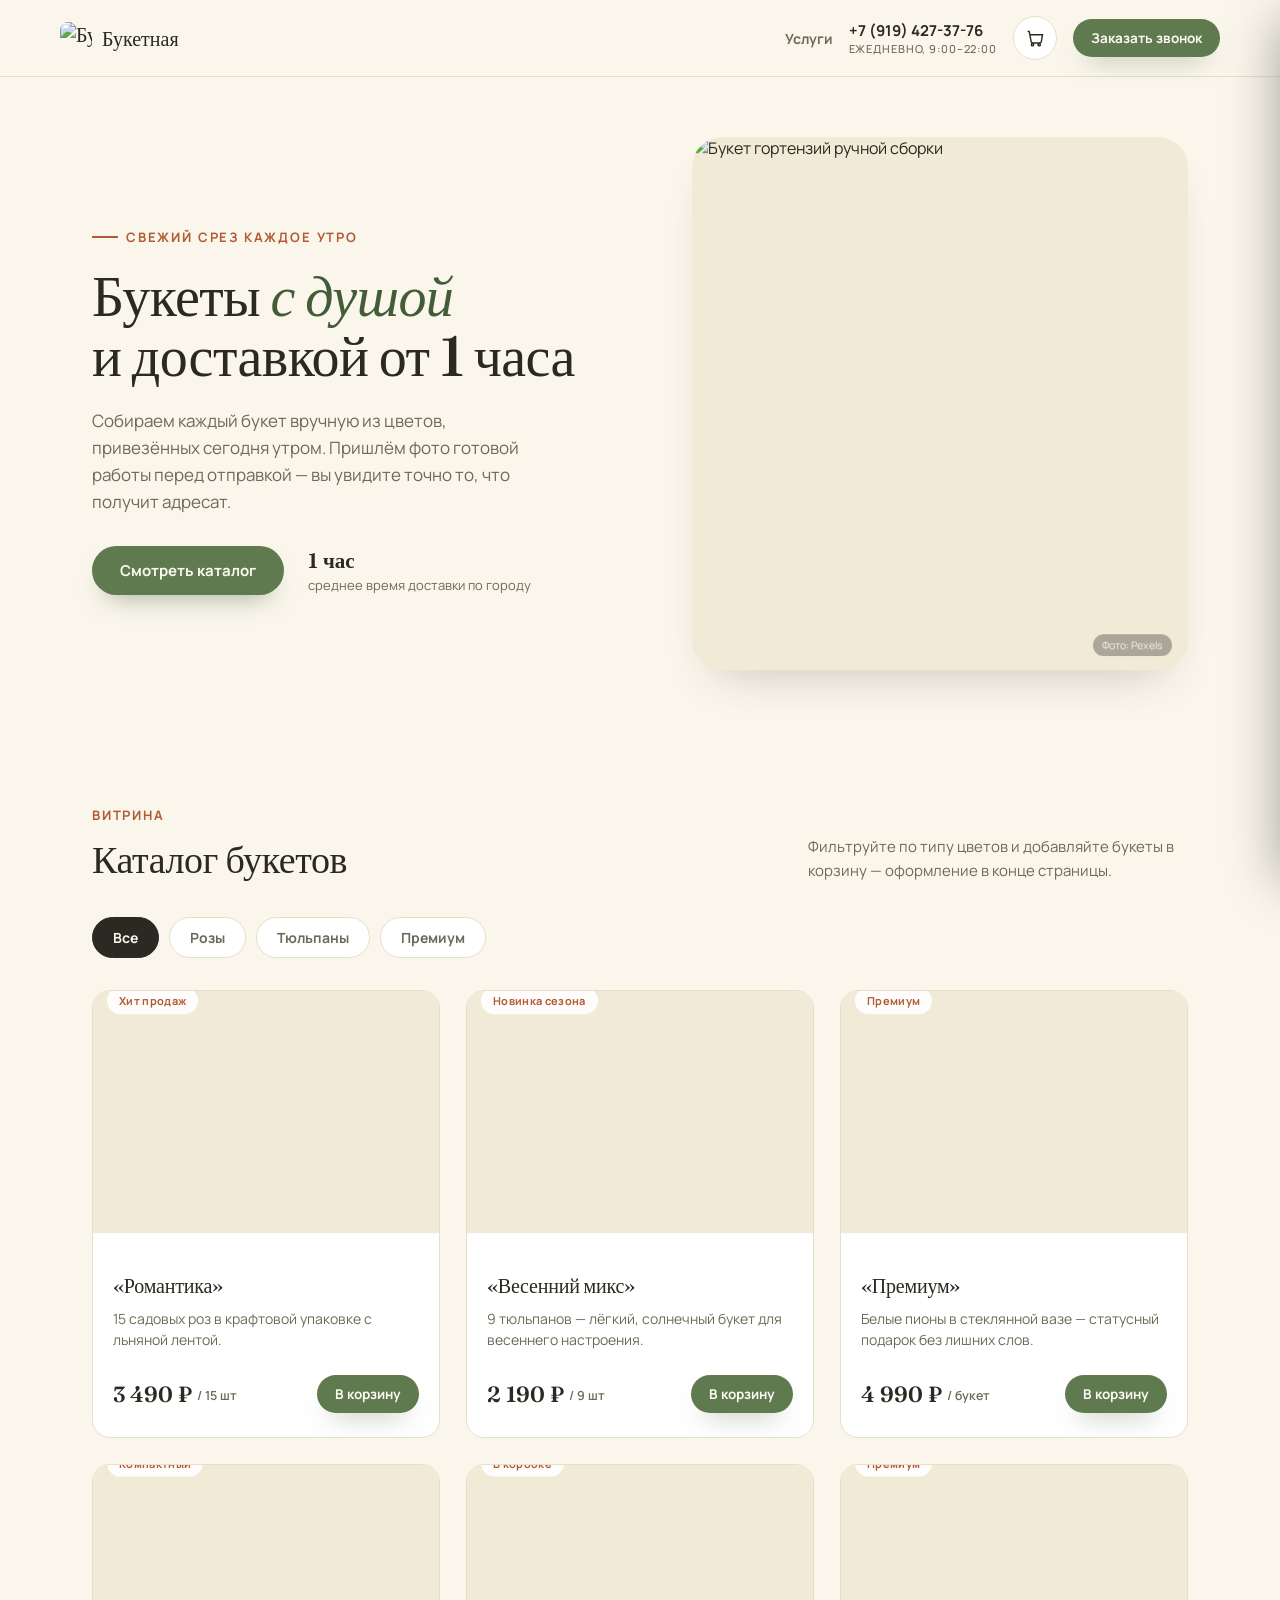
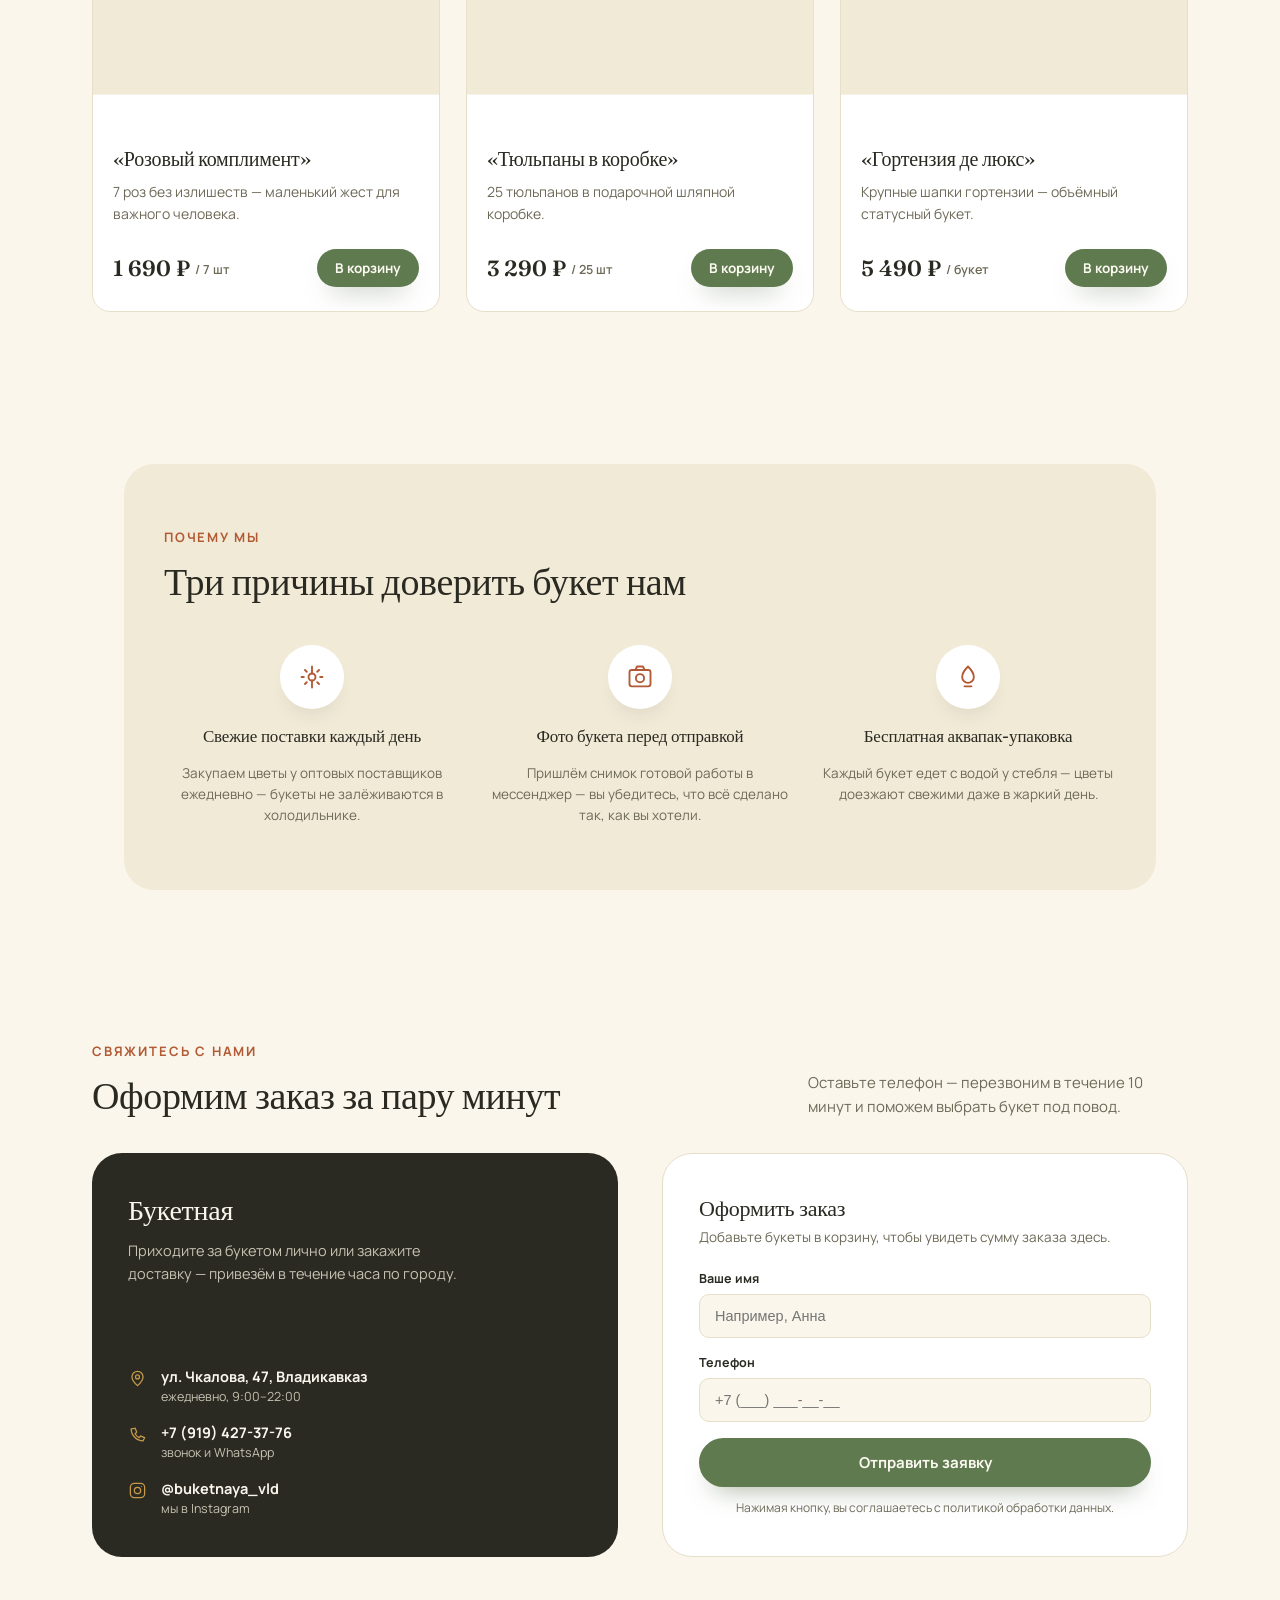
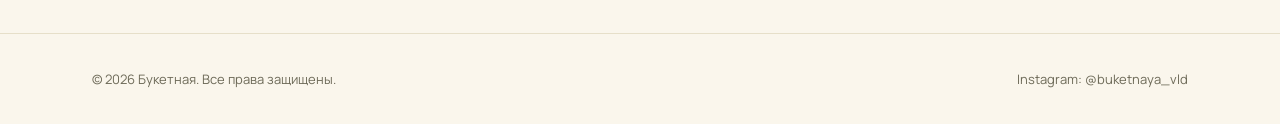
==== commit 8ae3ded3: "Update index.html" ====
--- a/index.html
+++ b/index.html
@@ -44,7 +44,7 @@
 header{ position:sticky; top:0; z-index:60; background:rgba(250,246,236,.88); backdrop-filter:blur(10px); border-bottom:1px solid var(--line); }
 .header-inner{ display:flex; align-items:center; justify-content:space-between; padding:16px 0; gap:16px; }
 .logo{ display:flex; align-items:center; gap:10px; font-family:'Fraunces', serif; font-size:20px; font-weight:500; white-space:nowrap; }
-.logo-mark{ width:32px; height:32px; flex-shrink:0; }
+.logo-mark{ width:32px; height:32px; flex-shrink:0; object-fit:cover; border-radius:8px; }
 .header-right{ display:flex; align-items:center; gap:16px; }
 .nav-link{ font-size:14px; font-weight:700; color:var(--ink-soft); white-space:nowrap; transition:color .2s ease; }
 .nav-link:hover{ color:var(--accent-deep); }
@@ -230,18 +230,12 @@
 <header>
   <div class="wrap header-inner">
     <a class="logo" href="#top">
-      <svg class="logo-mark" viewBox="0 0 40 40" fill="none">
-        <circle cx="20" cy="13" r="5.5" fill="none" stroke="#5f7a4f" stroke-width="1.6"/>
-        <circle cx="12.5" cy="21" r="5.5" fill="none" stroke="#5f7a4f" stroke-width="1.6"/>
-        <circle cx="27.5" cy="21" r="5.5" fill="none" stroke="#5f7a4f" stroke-width="1.6"/>
-        <circle cx="20" cy="21" r="4" fill="#c69a4a"/>
-        <path d="M20 25 L20 35" stroke="#435c37" stroke-width="1.6" stroke-linecap="round"/>
-      </svg>
-      <span class="logo-text" id="siteShopName">Цветочная Мастерская</span>
+      <img class="logo-mark" src="assets/uploads/logo-mark.png" alt="Букетная">
+      <span class="logo-text" id="siteShopName">Букетная</span>
     </a>
     <div class="header-right">
       <a class="nav-link" href="services.html">Услуги</a>
-      <a class="phone" id="sitePhoneLink" href="tel:+74951234567">+7 (495) 123-45-67<span id="siteHours">Ежедневно, 8:00–22:00</span></a>
+      <a class="phone" id="sitePhoneLink" href="tel:+79194273776">+7 (919) 427-37-76<span id="siteHours">ежедневно, 9:00–22:00</span></a>
       <button class="cart-btn magnetic" id="cartToggle" aria-label="Корзина">
         <svg viewBox="0 0 24 24"><path d="M3 4h2l2.4 12.4a2 2 0 0 0 2 1.6h8.2a2 2 0 0 0 2-1.6L21 8H6"/><circle cx="9" cy="20" r="1.4"/><circle cx="17" cy="20" r="1.4"/></svg>
         <span class="cart-count" id="cartCount">0</span>
@@ -332,13 +326,13 @@
       <div class="contact-grid">
         <div class="contact-info reveal">
           <div>
-            <h2 id="siteShopNameBlock">Цветочная<br>Мастерская</h2>
+            <h2 id="siteShopNameBlock">Букетная</h2>
             <p class="sub">Приходите за букетом лично или закажите доставку — привезём в течение часа по городу.</p>
           </div>
           <ul class="contact-list">
-            <li><svg viewBox="0 0 24 24"><path d="M12 21s-7-6.2-7-11a7 7 0 0 1 14 0c0 4.8-7 11-7 11Z"/><circle cx="12" cy="10" r="2.5"/></svg><div><b id="siteAddress">г. Москва, ул. Садовая, 14</b><span class="small" id="siteHours2">ежедневно, 8:00–22:00</span></div></li>
-            <li><svg viewBox="0 0 24 24"><path d="M4 5c0 8 7 15 15 15l2-4-5-2-2 2c-2-1-4-3-5-5l2-2-2-5-4 1Z"/></svg><div><b id="sitePhoneText">+7 (495) 123-45-67</b><span class="small">звонок и WhatsApp</span></div></li>
-            <li><svg viewBox="0 0 24 24"><rect x="3" y="5" width="18" height="14" rx="2"/><path d="m4 6 8 7 8-7"/></svg><div><b id="siteEmail">hello@flower-workshop.ru</b><span class="small">ответим в течение дня</span></div></li>
+            <li><svg viewBox="0 0 24 24"><path d="M12 21s-7-6.2-7-11a7 7 0 0 1 14 0c0 4.8-7 11-7 11Z"/><circle cx="12" cy="10" r="2.5"/></svg><div><b id="siteAddress">ул. Чкалова, 47, Владикавказ</b><span class="small" id="siteHours2">ежедневно, 9:00–22:00</span></div></li>
+            <li><svg viewBox="0 0 24 24"><path d="M4 5c0 8 7 15 15 15l2-4-5-2-2 2c-2-1-4-3-5-5l2-2-2-5-4 1Z"/></svg><div><b id="sitePhoneText">+7 (919) 427-37-76</b><span class="small">звонок и WhatsApp</span></div></li>
+            <li><svg viewBox="0 0 24 24"><rect x="3" y="3" width="18" height="18" rx="5"/><circle cx="12" cy="12" r="4"/><circle cx="17.2" cy="6.8" r="0.6" fill="currentColor" stroke="none"/></svg><div><a id="siteInstagram" href="https://www.instagram.com/buketnaya_vld/" target="_blank" rel="noopener"><b>@buketnaya_vld</b></a><span class="small">мы в Instagram</span></div></li>
           </ul>
         </div>
         <form class="contact-form reveal" id="orderForm">
@@ -356,8 +350,8 @@
 
 <footer>
   <div class="wrap footer-inner">
-    <span>© 2026 <span id="siteShopNameFooter">Цветочная Мастерская</span>. Все права защищены.</span>
-    <span>Фото цветов: Pexels (свободная лицензия)</span>
+    <span>© 2026 <span id="siteShopNameFooter">Букетная</span>. Все права защищены.</span>
+    <a href="https://www.instagram.com/buketnaya_vld/" target="_blank" rel="noopener">Instagram: @buketnaya_vld</a>
   </div>
 </footer>
 
@@ -380,7 +374,7 @@
   var reduceMotion = window.matchMedia('(prefers-reduced-motion: reduce)').matches;
 
   /* ---------- Product data ----------
-     Loaded from /content/products/index.json (editable via the /admin CMS).
+     Loaded from /content/products.json (editable via the /admin CMS).
      This array is only a fallback for when that file can't be fetched
      (e.g. opening the file directly instead of via a server). */
   var PRODUCTS = [
@@ -541,13 +535,14 @@
 
   /* ---------- WhatsApp checkout ---------- */
   var SETTINGS = {
-    shopName: 'Цветочная Мастерская',
-    phone: '+7 (495) 123-45-67',
-    phoneHref: '+74951234567',
-    whatsapp: '74951234567',
-    address: 'г. Москва, ул. Садовая, 14',
-    hours: 'ежедневно, 8:00–22:00',
-    email: 'hello@flower-workshop.ru'
+    shopName: 'Букетная',
+    phone: '+7 (919) 427-37-76',
+    phoneHref: '+79194273776',
+    whatsapp: '79194273776',
+    address: 'ул. Чкалова, 47, Владикавказ',
+    hours: 'ежедневно, 9:00–22:00',
+    instagram: 'https://www.instagram.com/buketnaya_vld/',
+    instagramHandle: '@buketnaya_vld'
   };
 
   function buildWhatsAppLink(){
@@ -669,15 +664,18 @@
     SETTINGS = s;
     document.getElementById('siteShopName').textContent = s.shopName;
     document.getElementById('siteShopNameFooter').textContent = s.shopName;
-    var nameParts = s.shopName.split(' ');
-    document.getElementById('siteShopNameBlock').innerHTML = nameParts.join('<br>');
+    document.getElementById('siteShopNameBlock').textContent = s.shopName;
     document.getElementById('sitePhoneLink').setAttribute('href', 'tel:' + s.phoneHref);
     document.getElementById('sitePhoneLink').firstChild.textContent = s.phone + ' ';
     document.getElementById('siteHours').textContent = s.hours;
     document.getElementById('siteHours2').textContent = s.hours;
     document.getElementById('siteAddress').textContent = s.address;
     document.getElementById('sitePhoneText').textContent = s.phone;
-    document.getElementById('siteEmail').textContent = s.email;
+    if(s.instagram){
+      var igLink = document.getElementById('siteInstagram');
+      igLink.setAttribute('href', s.instagram);
+      igLink.querySelector('b').textContent = s.instagramHandle || s.instagram;
+    }
     checkoutBtn.setAttribute('href', buildWhatsAppLink());
   }
 
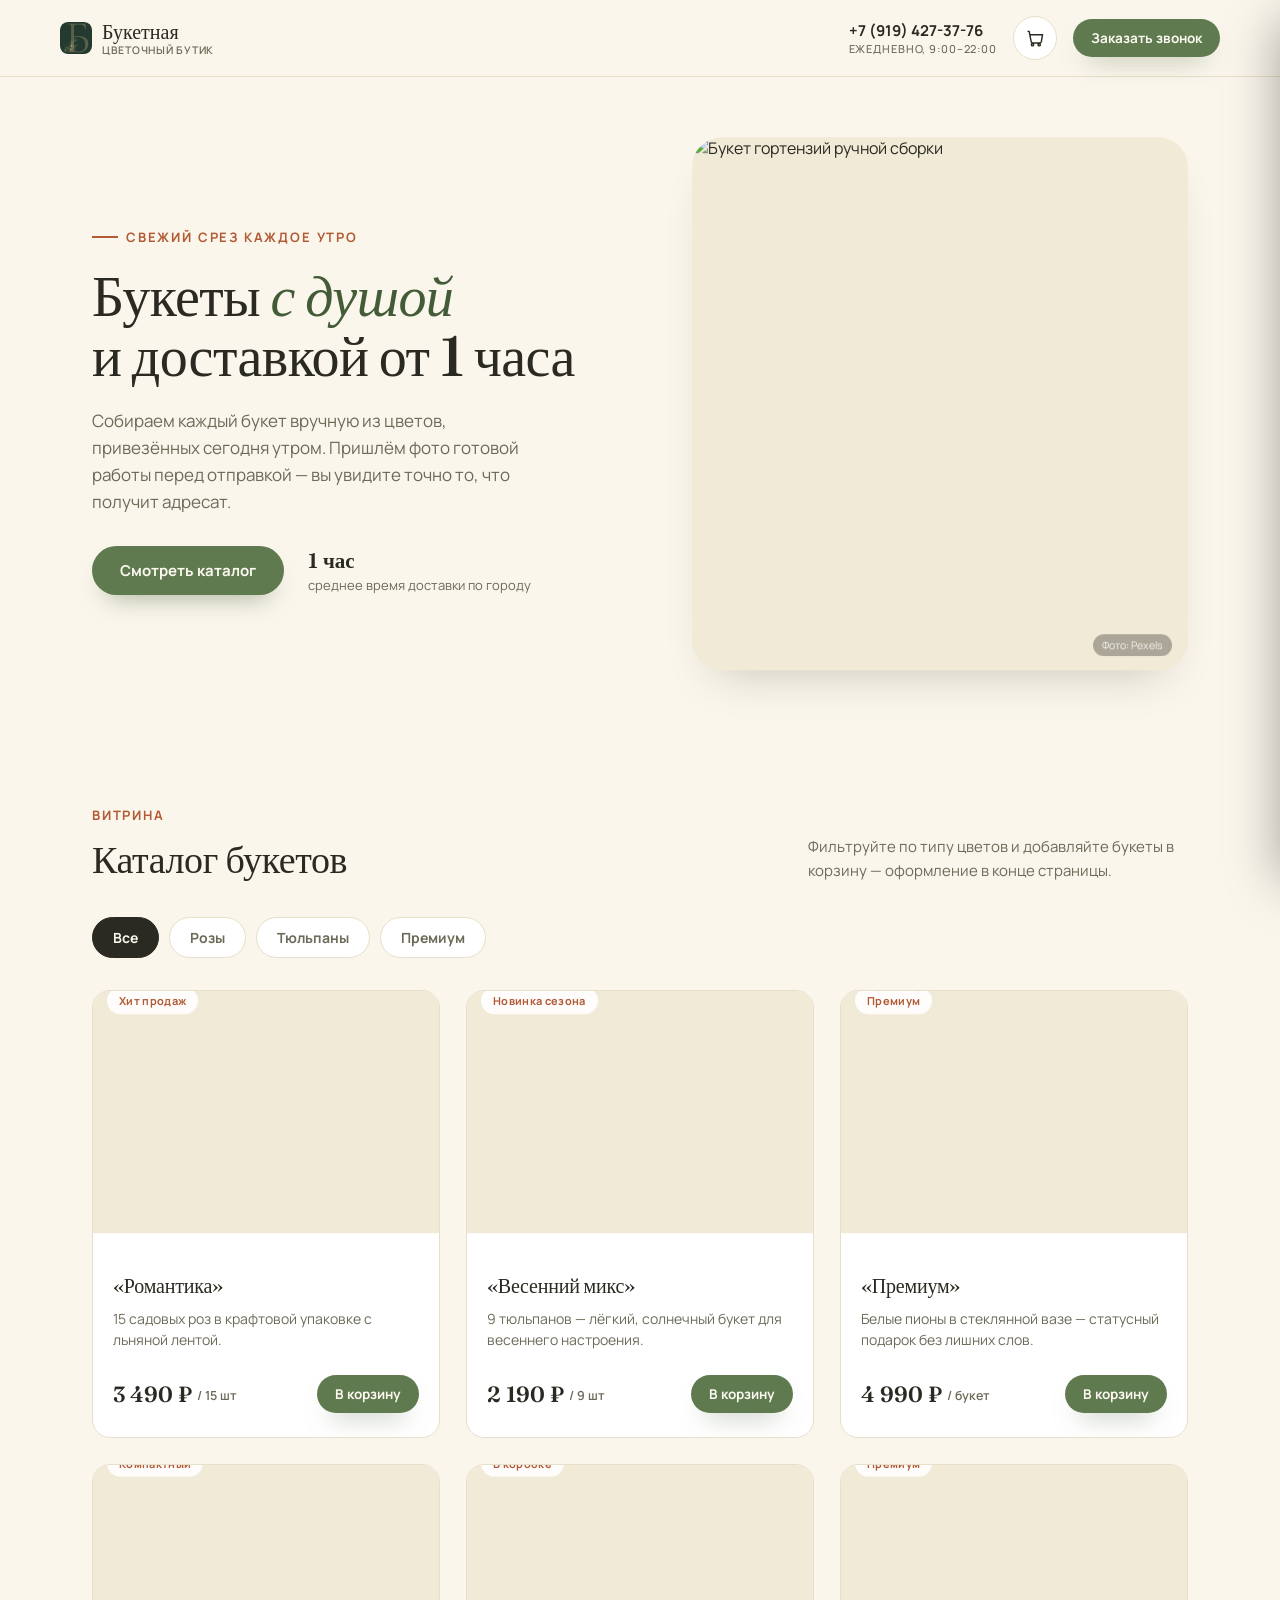
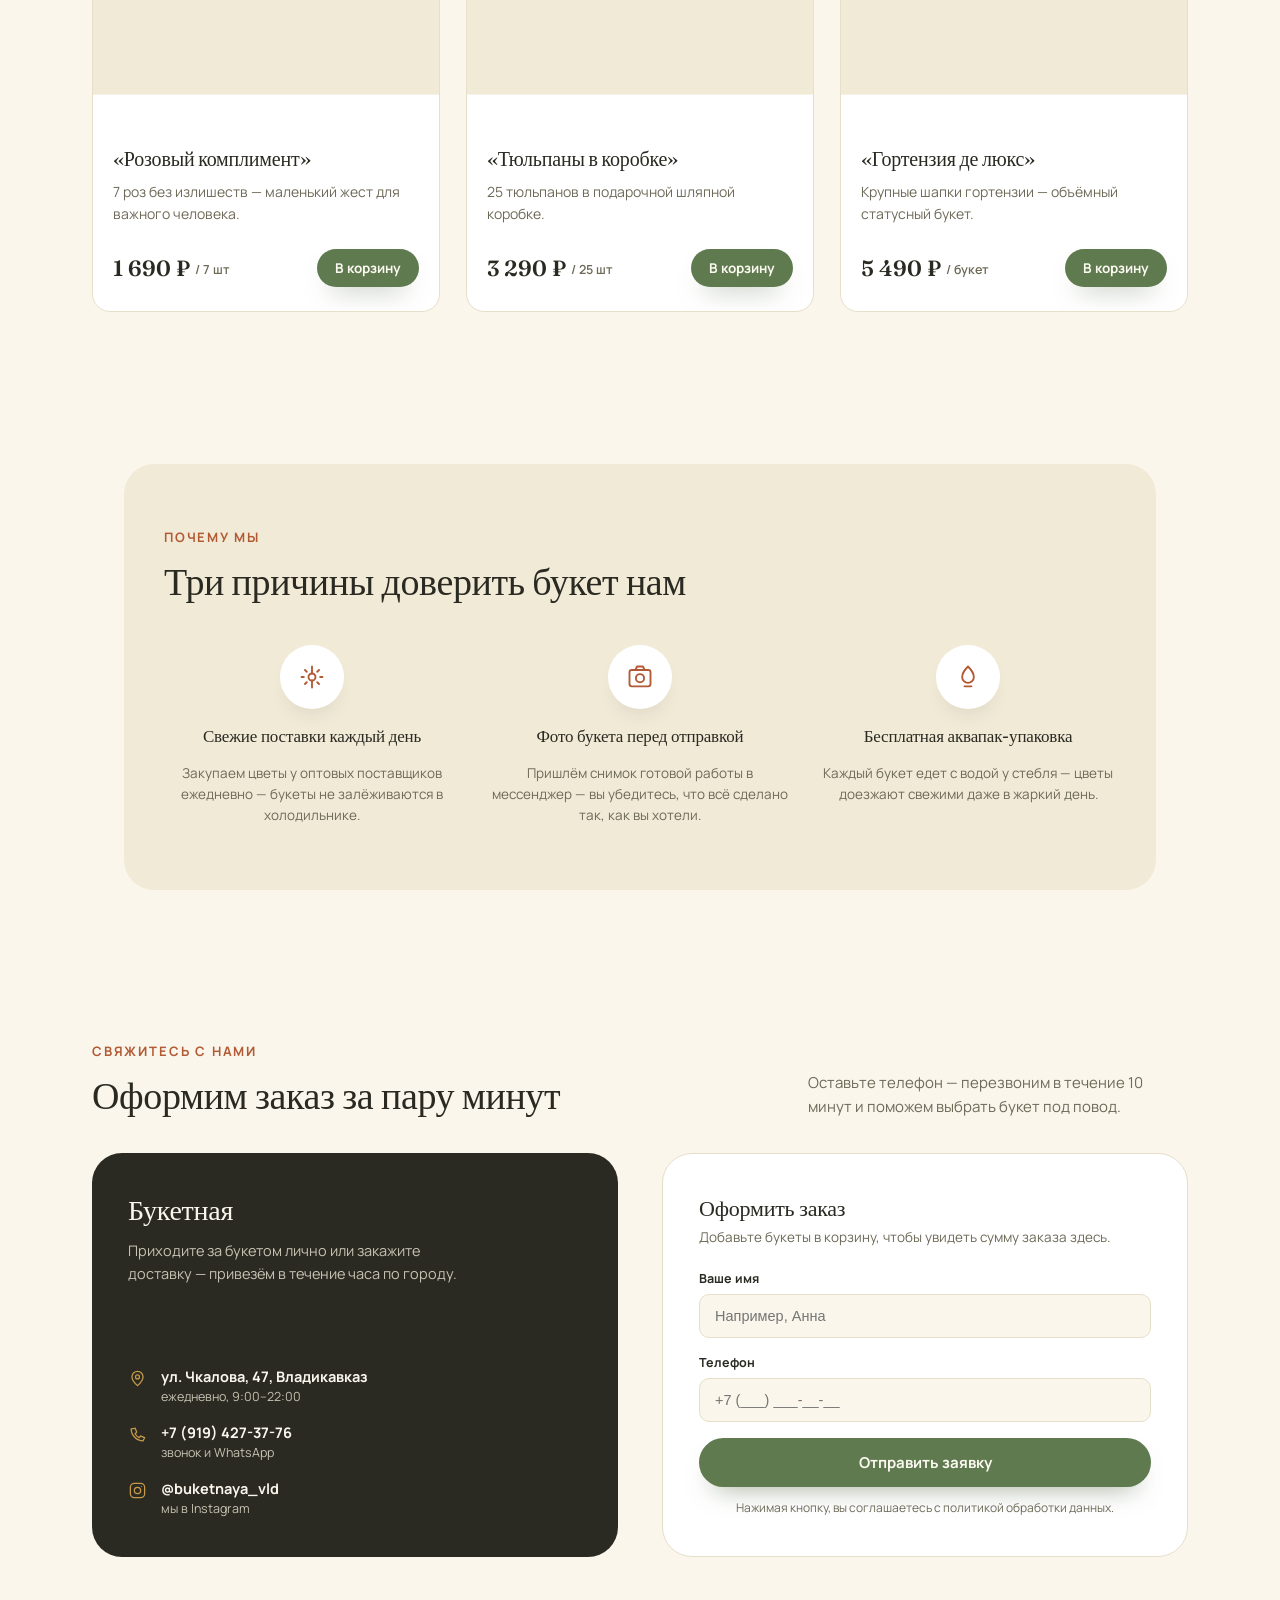
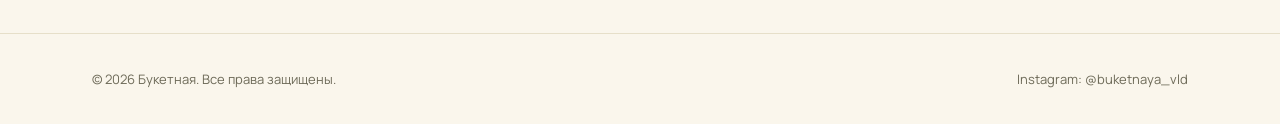
==== commit 245c58ab: "Update index.html" ====
--- a/index.html
+++ b/index.html
@@ -45,6 +45,8 @@
 .header-inner{ display:flex; align-items:center; justify-content:space-between; padding:16px 0; gap:16px; }
 .logo{ display:flex; align-items:center; gap:10px; font-family:'Fraunces', serif; font-size:20px; font-weight:500; white-space:nowrap; }
 .logo-mark{ width:32px; height:32px; flex-shrink:0; object-fit:cover; border-radius:8px; }
+.logo-text-wrap{ display:flex; flex-direction:column; line-height:1.18; }
+.logo-sub{ font-family:'Manrope', sans-serif; font-size:10.5px; font-weight:600; color:var(--ink-soft); text-transform:uppercase; letter-spacing:.07em; }
 .header-right{ display:flex; align-items:center; gap:16px; }
 .nav-link{ font-size:14px; font-weight:700; color:var(--ink-soft); white-space:nowrap; transition:color .2s ease; }
 .nav-link:hover{ color:var(--accent-deep); }
@@ -202,7 +204,7 @@
   .card-foot{ flex-wrap:wrap; }
 }
 @media (max-width:400px){
-  .logo span.logo-text{ display:none; }
+  .logo .logo-text-wrap{ display:none; }
   .header-inner{ padding:12px 0; }
   .hero h1{ font-size:32px; }
   .hero-sub{ font-size:15.5px; }
@@ -230,11 +232,13 @@
 <header>
   <div class="wrap header-inner">
     <a class="logo" href="#top">
-      <img class="logo-mark" src="assets/uploads/logo-mark.png" alt="Букетная">
-      <span class="logo-text" id="siteShopName">Букетная</span>
+      <img class="logo-mark" src="[data-uri]" alt="Букетная">
+      <span class="logo-text-wrap">
+        <span class="logo-text" id="siteShopName">Букетная</span>
+        <span class="logo-sub">Цветочный бутик</span>
+      </span>
     </a>
     <div class="header-right">
-      <a class="nav-link" href="services.html">Услуги</a>
       <a class="phone" id="sitePhoneLink" href="tel:+79194273776">+7 (919) 427-37-76<span id="siteHours">ежедневно, 9:00–22:00</span></a>
       <button class="cart-btn magnetic" id="cartToggle" aria-label="Корзина">
         <svg viewBox="0 0 24 24"><path d="M3 4h2l2.4 12.4a2 2 0 0 0 2 1.6h8.2a2 2 0 0 0 2-1.6L21 8H6"/><circle cx="9" cy="20" r="1.4"/><circle cx="17" cy="20" r="1.4"/></svg>
